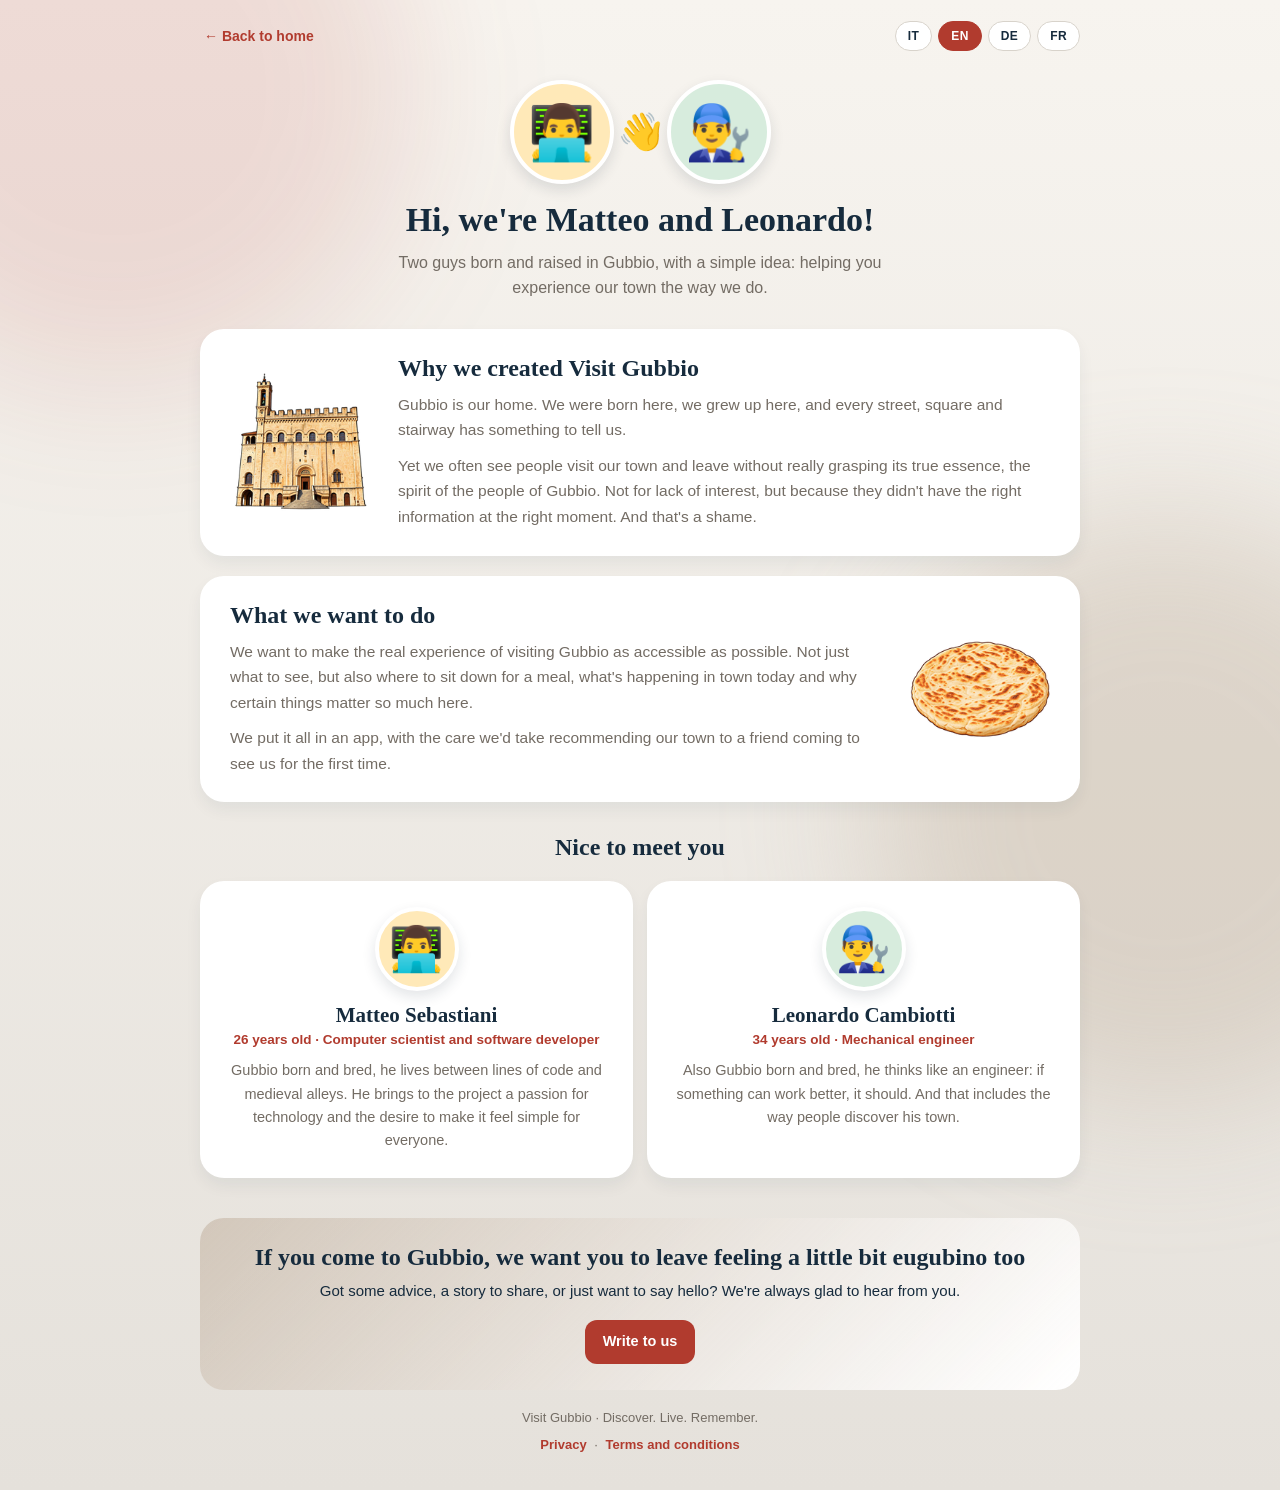
==== chi-siamo.html @ 61e9d10c "Home: banner sostenitori e chi siamo, nuove pagine dedicate Co-Authored-By: Claude Opus 5.5 <noreply" ====
<!DOCTYPE html>
<html lang="it" class="notranslate" translate="no">
<head>
  <meta charset="UTF-8" />
  <meta name="viewport" content="width=device-width, initial-scale=1.0" />
  <meta name="google" content="notranslate" />
  <title>Chi siamo · Visit Gubbio</title>
  <meta name="description" content="Matteo e Leonardo, due ragazzi nati e cresciuti a Gubbio: la storia di Visit Gubbio." />
  <link rel="canonical" href="https://visitgubbio.eu/chi-siamo.html" />
  <link rel="icon" type="image/png" href="img/logo-app.png" />
  <script>document.documentElement.className += " js";</script>
  <link rel="stylesheet" href="home.css" />
</head>
<body>
  <main class="page">

    <div class="topbar enter" style="--d: 0ms">
      <a class="back-link" href="home.html"><span aria-hidden="true">←</span> <span data-i18n="back"></span></a>
      <div class="lang-switch" role="group" aria-label="Language">
        <button type="button" data-lang="it">IT</button>
        <button type="button" data-lang="en">EN</button>
        <button type="button" data-lang="de">DE</button>
        <button type="button" data-lang="fr">FR</button>
      </div>
    </div>

    <header class="about-hero enter" style="--d: 80ms">
      <div class="duo" aria-hidden="true">
        <span class="duo-face duo-matteo">👨‍💻</span>
        <span class="duo-hello">👋</span>
        <span class="duo-face duo-leonardo">👨‍🔧</span>
      </div>
      <h1 data-i18n="heroTitle"></h1>
      <p class="subtitle" data-i18n="heroText"></p>
    </header>

    <section class="story reveal">
      <img src="img/palazzo.png" width="192" height="192" alt="" />
      <div>
        <h2 data-i18n="s1Title"></h2>
        <p data-i18n="s1Text1"></p>
        <p data-i18n="s1Text2"></p>
      </div>
    </section>

    <section class="story story-flip reveal">
      <img src="img/crescia.png" width="192" height="192" alt="" />
      <div>
        <h2 data-i18n="s2Title"></h2>
        <p data-i18n="s2Text1"></p>
        <p data-i18n="s2Text2"></p>
      </div>
    </section>

    <section class="people" aria-labelledby="people-title">
      <h2 id="people-title" class="reveal" data-i18n="peopleTitle"></h2>
      <div class="people-grid">
        <article class="person reveal" style="--d: 0ms">
          <span class="person-face duo-matteo" aria-hidden="true">👨‍💻</span>
          <h3>Matteo Sebastiani</h3>
          <p class="person-role" data-i18n="matteoRole"></p>
          <p data-i18n="matteoText"></p>
        </article>
        <article class="person reveal" style="--d: 120ms">
          <span class="person-face duo-leonardo" aria-hidden="true">👨‍🔧</span>
          <h3>Leonardo Cambiotti</h3>
          <p class="person-role" data-i18n="leonardoRole"></p>
          <p data-i18n="leonardoText"></p>
        </article>
      </div>
    </section>

    <section class="join-banner reveal">
      <h2 data-i18n="closeTitle"></h2>
      <p data-i18n="closeText"></p>
      <a class="btn" href="home.html#contatti" data-i18n="closeCta"></a>
    </section>

    <footer class="footer">
      <p class="tagline">Visit Gubbio · <span data-i18n="tagline"></span></p>
      <nav>
        <a href="privacy-policy.html" data-i18n="privacy"></a>
        <span aria-hidden="true">·</span>
        <a href="terms.html" data-i18n="terms"></a>
      </nav>
    </footer>
  </main>

  <script src="chi-siamo.js"></script>
</body>
</html>
---- home.css ----
/* ============================================================
   VISIT GUBBIO — Home
   Palette coerente con lib/theme/app_colors.dart
   e con le pagine reset-password / confirm-email
   ============================================================ */

:root {
  --rosso-gubbio: #b13b2e;
  --rosso-scuro: #9a3226;
  --blu-notte: #162b3d;
  --tortora: #b8a48f;
  --avorio: #f7f4ef;
  --grigio-chiaro: #e5e1db;
  --text-muted: #736c64;

  --radius: 16px;
  --shadow: 0 10px 30px rgba(22, 43, 61, 0.12);
  --sans: -apple-system, BlinkMacSystemFont, "Segoe UI", Roboto, "Helvetica Neue", Arial, sans-serif;
  --serif: Georgia, "Times New Roman", serif;
}

* {
  box-sizing: border-box;
}

body {
  margin: 0;
  font-family: var(--sans);
  background: linear-gradient(180deg, var(--avorio) 0%, var(--grigio-chiaro) 100%);
  color: var(--blu-notte);
  min-height: 100vh;
  padding: 20px;
}

.page {
  width: 100%;
  max-width: 880px;
  margin: 0 auto;
  display: flex;
  flex-direction: column;
  align-items: center;
  gap: 20px;
}

/* Selettore lingua */
.lang-switch {
  display: flex;
  justify-content: center;
  gap: 6px;
}

.lang-switch button {
  border: 1px solid #d8d3cb;
  background: #ffffff;
  color: var(--blu-notte);
  font: 700 12px/1 var(--sans);
  letter-spacing: 0.4px;
  padding: 8px 12px;
  border-radius: 999px;
  cursor: pointer;
}

.lang-switch button[aria-pressed="true"] {
  background: var(--rosso-gubbio);
  border-color: var(--rosso-gubbio);
  color: #ffffff;
}

/* Hero */
.hero {
  width: 100%;
  background: #ffffff;
  border-radius: var(--radius);
  box-shadow: var(--shadow);
  padding: 36px 32px 40px;
  display: flex;
  flex-direction: column;
  align-items: center;
  text-align: center;
}

.logo {
  width: 200px;
  height: auto;
  margin-bottom: 20px;
}

h1,
h2,
h3 {
  font-family: var(--serif);
  font-weight: 700;
  color: var(--blu-notte);
}

h1 {
  font-size: 34px;
  line-height: 1.15;
  margin: 0 0 12px;
}

.subtitle {
  font-size: 16px;
  line-height: 1.55;
  color: var(--text-muted);
  max-width: 500px;
  margin: 0 0 28px;
}

/* Pulsanti store */
.stores {
  width: 100%;
  max-width: 460px;
  display: grid;
  grid-template-columns: 1fr 1fr;
  gap: 12px;
}

.store {
  display: flex;
  flex-direction: column;
  align-items: center;
  justify-content: center;
  gap: 3px;
  padding: 13px 16px;
  min-height: 64px;
  border-radius: 10px;
  background: var(--rosso-gubbio);
  color: #ffffff;
  text-decoration: none;
  transition: background 0.15s ease;
}

.store:hover {
  background: var(--rosso-scuro);
}

.store:focus-visible,
.lang-switch button:focus-visible,
.footer a:focus-visible {
  outline: 3px solid rgba(177, 59, 46, 0.35);
  outline-offset: 2px;
}

.store + .store {
  background: var(--blu-notte);
}

.store + .store:hover {
  background: #0f1f2d;
}

.store-small {
  font-size: 12px;
  line-height: 1.2;
  opacity: 0.9;
}

.store-name {
  font-size: 18px;
  line-height: 1.2;
  font-weight: 700;
}

/* Link non ancora impostato */
.store.is-coming,
.store.is-coming:hover {
  background: var(--grigio-chiaro);
  color: var(--text-muted);
  cursor: default;
}

/* Funzionalità */
.features {
  width: 100%;
  padding: 16px 0 4px;
}

h2 {
  font-size: 24px;
  text-align: center;
  margin: 0 0 20px;
}

.feature-grid {
  list-style: none;
  margin: 0;
  padding: 0;
  display: grid;
  grid-template-columns: repeat(3, 1fr);
  gap: 14px;
}

.feature-grid li {
  background: #ffffff;
  border-radius: var(--radius);
  box-shadow: 0 4px 14px rgba(22, 43, 61, 0.07);
  padding: 20px 18px;
  text-align: center;
}

.feature-grid img {
  width: 96px;
  height: 96px;
  object-fit: contain;
}

h3 {
  font-size: 18px;
  margin: 8px 0 6px;
}

.feature-grid p {
  font-size: 14px;
  line-height: 1.5;
  color: var(--text-muted);
  margin: 0;
}

/* Footer */
.footer {
  text-align: center;
  font-size: 13px;
  color: var(--text-muted);
  padding-bottom: 12px;
}

.footer p {
  margin: 0 0 6px;
}

.footer a {
  color: var(--rosso-gubbio);
  font-weight: 600;
  text-decoration: none;
  display: inline-block;
  padding: 6px 4px;
}

.footer a:hover {
  text-decoration: underline;
}

@media (max-width: 680px) {
  .feature-grid {
    grid-template-columns: repeat(2, 1fr);
    gap: 10px;
  }

  .feature-grid li {
    padding: 16px 12px;
  }
}

@media (max-width: 420px) {
  body {
    padding: 14px;
  }

  .hero {
    padding: 28px 20px 28px;
  }

  .logo {
    width: 170px;
  }

  h1 {
    font-size: 28px;
  }

  .stores {
    grid-template-columns: 1fr;
  }
}

/* ============================================================
   Animazioni e sezioni interattive
   ============================================================ */

html {
  scroll-behavior: smooth;
}

html:has(dialog[open]) {
  overflow: hidden;
}

body {
  overflow-x: clip;
}

/* Sfondo: due aloni caldi che si muovono piano */
body::before,
body::after {
  content: "";
  position: fixed;
  z-index: -1;
  width: 46vmax;
  height: 46vmax;
  border-radius: 50%;
  filter: blur(70px);
  pointer-events: none;
  animation: drift 18s ease-in-out infinite alternate;
}

body::before {
  top: -16vmax;
  left: -14vmax;
  background: rgba(177, 59, 46, 0.13);
}

body::after {
  right: -14vmax;
  bottom: -16vmax;
  background: rgba(184, 164, 143, 0.32);
  animation-delay: -9s;
}

@keyframes drift {
  to {
    transform: translate(7vmax, 5vmax) scale(1.14);
  }
}

/* Entrata in pagina */
.js .enter {
  opacity: 0;
  animation: fade-up 0.7s cubic-bezier(0.2, 0.8, 0.2, 1) var(--d, 0ms) forwards;
}

@keyframes fade-up {
  from {
    opacity: 0;
    transform: translateY(22px);
  }
  to {
    opacity: 1;
    transform: none;
  }
}

.logo {
  animation: logo-in 0.9s cubic-bezier(0.2, 0.9, 0.25, 1.2) 0.1s backwards,
    float 5s ease-in-out 1.1s infinite;
}

@keyframes logo-in {
  from {
    opacity: 0;
    transform: scale(0.72);
  }
}

@keyframes float {
  50% {
    transform: translateY(-7px);
  }
}

/* Comparsa allo scorrimento */
.js .reveal {
  opacity: 0;
  transform: translateY(30px);
  transition: opacity 0.65s ease var(--d, 0ms),
    transform 0.65s cubic-bezier(0.2, 0.8, 0.2, 1) var(--d, 0ms);
}

.js .reveal.in {
  opacity: 1;
  transform: none;
}

/* Store */
.store {
  position: relative;
  overflow: hidden;
  transition: background 0.15s ease, transform 0.2s ease, box-shadow 0.2s ease;
}

.store:not(.is-coming):hover {
  transform: translateY(-3px);
  box-shadow: 0 10px 20px rgba(22, 43, 61, 0.22);
}

.store:not(.is-coming)::after {
  content: "";
  position: absolute;
  top: 0;
  bottom: 0;
  left: -60%;
  width: 40%;
  background: linear-gradient(100deg, transparent, rgba(255, 255, 255, 0.28), transparent);
  transform: skewX(-18deg);
  transition: left 0.55s ease;
}

.store:not(.is-coming):hover::after {
  left: 125%;
}

.store:not(.is-coming):active {
  transform: scale(0.97);
}

.hero-contact {
  margin-top: 20px;
  color: var(--rosso-gubbio);
  font-size: 14px;
  font-weight: 600;
  text-decoration: none;
  padding: 6px 4px;
}

.hero-contact:hover {
  text-decoration: underline;
}

.arrow-down {
  display: inline-block;
  animation: bounce 1.6s ease-in-out infinite;
}

@keyframes bounce {
  50% {
    transform: translateY(4px);
  }
}

/* Card funzionalità */
.feature-grid li {
  background: none;
  box-shadow: none;
  padding: 0;
  display: flex;
}

.feature {
  width: 100%;
  border: 0;
  font: inherit;
  color: inherit;
  cursor: pointer;
  background: #ffffff;
  border-radius: var(--radius);
  box-shadow: 0 4px 14px rgba(22, 43, 61, 0.07);
  padding: 20px 18px 16px;
  text-align: center;
  display: flex;
  flex-direction: column;
  align-items: center;
  transition: transform 0.25s cubic-bezier(0.2, 0.8, 0.2, 1), box-shadow 0.25s ease;
}

.feature img {
  transition: transform 0.35s cubic-bezier(0.2, 0.9, 0.25, 1.4);
}

.feature p {
  flex: 1;
}

.feature:hover,
.feature:focus-visible {
  transform: translateY(-6px);
  box-shadow: 0 16px 30px rgba(22, 43, 61, 0.15);
}

.feature:hover img,
.feature:focus-visible img {
  transform: scale(1.14) rotate(-4deg);
}

.feature:active {
  transform: scale(0.98);
}

.feature:focus-visible,
.btn:focus-visible,
.btn-outline:focus-visible,
.dialog-close:focus-visible,
.hero-contact:focus-visible {
  outline: 3px solid rgba(177, 59, 46, 0.35);
  outline-offset: 2px;
}

.more {
  margin-top: 12px;
  font-size: 13px;
  font-weight: 700;
  color: var(--rosso-gubbio);
}

.more span:last-child {
  display: inline-block;
  transition: transform 0.2s ease;
}

.feature:hover .more span:last-child {
  transform: translateX(5px);
}

/* Bottoni */
.btn,
.btn-outline {
  display: block;
  text-align: center;
  border-radius: 12px;
  font: 700 14.5px/1.2 var(--sans);
  padding: 13px 18px;
  text-decoration: none;
  cursor: pointer;
  transition: background 0.15s ease, color 0.15s ease, transform 0.2s ease, box-shadow 0.2s ease;
}

.btn {
  background: var(--rosso-gubbio);
  color: #ffffff;
}

.btn:hover {
  background: var(--rosso-scuro);
  transform: translateY(-2px);
  box-shadow: 0 8px 18px rgba(177, 59, 46, 0.28);
}

.btn-outline {
  background: #ffffff;
  color: var(--rosso-gubbio);
  border: 1.5px solid var(--rosso-gubbio);
  white-space: nowrap;
}

.btn-outline:hover {
  background: var(--rosso-gubbio);
  color: #ffffff;
}

.btn:active,
.btn-outline:active {
  transform: scale(0.97);
}

/* Contatti */
.contacts {
  width: 100%;
  scroll-margin-top: 20px;
  padding-top: 20px;
  display: flex;
  flex-direction: column;
  gap: 14px;
}

.contact-hero {
  padding: 26px 24px;
  text-align: center;
  border-radius: 24px;
  background: linear-gradient(135deg, rgba(184, 164, 143, 0.45), #ffffff);
}

.contact-hero h2 {
  margin: 14px 0 10px;
}

.contact-hero p {
  max-width: 520px;
  margin: 0 auto;
  font-size: 15px;
  line-height: 1.55;
}

.faces {
  display: flex;
  justify-content: center;
  align-items: center;
}

.face {
  display: grid;
  place-items: center;
  width: 56px;
  height: 56px;
  font-size: 28px;
  border-radius: 50%;
  border: 3px solid #ffffff;
  box-shadow: 0 3px 8px rgba(0, 0, 0, 0.08);
}

.face-left {
  background: #ffe9b8;
  margin-right: -8px;
}

.face-right {
  background: #d7ecdd;
  margin-left: -8px;
}

.face-main {
  position: relative;
  z-index: 1;
  width: 72px;
  height: 72px;
  font-size: 36px;
  background: #ffd9d2;
}

.js .contact-hero .face {
  transform: scale(0);
}

.js .contact-hero.in .face {
  animation: pop 0.55s cubic-bezier(0.2, 0.9, 0.25, 1.5) 0.25s forwards;
}

.js .contact-hero.in .face-main {
  animation: pop 0.55s cubic-bezier(0.2, 0.9, 0.25, 1.5) 0.1s forwards,
    wave 1.5s ease-in-out 0.8s 2;
}

@keyframes pop {
  to {
    transform: scale(1);
  }
}

@keyframes wave {
  0%,
  100% {
    transform: rotate(0);
  }
  25%,
  75% {
    transform: rotate(14deg);
  }
  50% {
    transform: rotate(-10deg);
  }
}

.invite-grid {
  display: grid;
  grid-template-columns: 1fr 1fr;
  gap: 14px;
}

.invite {
  background: #ffffff;
  border-radius: 22px;
  padding: 20px;
  box-shadow: 0 8px 16px rgba(22, 43, 61, 0.06);
  display: flex;
  flex-direction: column;
}

.invite-head {
  display: flex;
  align-items: center;
  gap: 14px;
}

.invite-head h3 {
  margin: 0;
  font-size: 19px;
  line-height: 1.15;
}

.invite-icon {
  flex: none;
  display: grid;
  place-items: center;
  width: 50px;
  height: 50px;
  font-size: 26px;
  border-radius: 50%;
}

.icon-join {
  background: #fff1e0;
}

.icon-help {
  background: #e6f2ea;
}

.invite p {
  flex: 1;
  margin: 12px 0 16px;
  font-size: 14.5px;
  line-height: 1.5;
  color: var(--text-muted);
}

.email-card {
  background: #ffffff;
  border-radius: 22px;
  padding: 18px 20px;
  box-shadow: 0 8px 16px rgba(22, 43, 61, 0.06);
  display: flex;
  align-items: center;
  justify-content: space-between;
  gap: 16px;
}

.email-label {
  margin: 0 0 4px;
  font-size: 12px;
  font-weight: 700;
  letter-spacing: 0.8px;
  color: var(--text-muted);
}

.email-address {
  margin: 0;
  font-size: 17px;
  font-weight: 700;
  overflow-wrap: anywhere;
}

.thanks {
  margin: 8px 0 0;
  text-align: center;
  font-family: var(--serif);
  font-style: italic;
  font-size: 16px;
  color: var(--text-muted);
}

/* Dialog */
dialog {
  width: min(440px, calc(100vw - 32px));
  max-height: calc(100dvh - 32px);
  overflow-y: auto;
  border: 0;
  border-radius: 24px;
  padding: 32px 26px 26px;
  text-align: center;
  color: var(--blu-notte);
  box-shadow: 0 30px 70px rgba(22, 43, 61, 0.35);
}

dialog[open] {
  animation: dialog-in 0.42s cubic-bezier(0.2, 0.9, 0.25, 1.25);
}

dialog[open]::backdrop {
  background: rgba(22, 43, 61, 0.5);
  backdrop-filter: blur(4px);
  animation: backdrop-in 0.3s ease;
}

dialog.closing {
  animation: dialog-out 0.22s ease forwards;
}

dialog.closing::backdrop {
  animation: backdrop-out 0.22s ease forwards;
}

@keyframes dialog-in {
  from {
    opacity: 0;
    transform: translateY(36px) scale(0.9);
  }
}

@keyframes dialog-out {
  to {
    opacity: 0;
    transform: translateY(18px) scale(0.95);
  }
}

@keyframes backdrop-in {
  from {
    opacity: 0;
  }
}

@keyframes backdrop-out {
  to {
    opacity: 0;
  }
}

dialog img {
  width: 150px;
  height: 150px;
  object-fit: contain;
}

dialog[open] img {
  animation: pop-img 0.6s cubic-bezier(0.2, 0.9, 0.25, 1.4) 0.08s backwards;
}

@keyframes pop-img {
  from {
    opacity: 0;
    transform: scale(0.5) rotate(-10deg);
  }
}

dialog h3 {
  font-size: 24px;
  margin: 10px 0 10px;
}

dialog p {
  font-size: 15px;
  line-height: 1.6;
  color: var(--text-muted);
  margin: 0 0 22px;
}

.dialog-close {
  position: absolute;
  top: 12px;
  right: 12px;
  width: 40px;
  height: 40px;
  border: 0;
  border-radius: 50%;
  background: var(--avorio);
  color: var(--blu-notte);
  font-size: 24px;
  line-height: 1;
  cursor: pointer;
  transition: transform 0.25s ease, background 0.15s ease;
}

.dialog-close:hover {
  background: var(--grigio-chiaro);
  transform: rotate(90deg);
}

/* Avviso "indirizzo copiato" */
.toast {
  position: fixed;
  left: 50%;
  bottom: 24px;
  z-index: 10;
  max-width: calc(100vw - 32px);
  padding: 12px 20px;
  border-radius: 999px;
  background: var(--blu-notte);
  color: #ffffff;
  font-size: 14px;
  font-weight: 600;
  opacity: 0;
  transform: translate(-50%, 24px);
  pointer-events: none;
  transition: opacity 0.25s ease, transform 0.3s cubic-bezier(0.2, 0.9, 0.25, 1.3);
}

.toast.show {
  opacity: 1;
  transform: translate(-50%, 0);
}

@media (max-width: 680px) {
  .invite-grid {
    grid-template-columns: 1fr;
  }

  .email-card {
    flex-direction: column;
    align-items: stretch;
    text-align: center;
  }

  .feature {
    padding: 16px 12px 14px;
  }
}

@media (prefers-reduced-motion: reduce) {
  html {
    scroll-behavior: auto;
  }

  *,
  *::before,
  *::after {
    animation: none !important;
    transition: none !important;
  }

  .js .enter,
  .js .reveal,
  .js .contact-hero .face {
    opacity: 1;
    transform: none;
  }
}

/* ============================================================
   Banner sostenitori (home)
   ============================================================ */

.sponsor-banner {
  position: relative;
  overflow: hidden;
  width: 100%;
  margin-top: 20px;
  padding: 30px 28px;
  display: flex;
  align-items: center;
  justify-content: space-between;
  gap: 24px;
  border-radius: 24px;
  color: #ffffff;
  text-decoration: none;
  background: linear-gradient(120deg, var(--blu-notte) 0%, #24405a 55%, var(--rosso-gubbio) 135%);
  box-shadow: 0 14px 30px rgba(22, 43, 61, 0.24);
}

.js .sponsor-banner.reveal.in {
  transition: transform 0.25s cubic-bezier(0.2, 0.8, 0.2, 1), box-shadow 0.25s ease;
}

.sponsor-banner::after {
  content: "";
  position: absolute;
  top: 0;
  bottom: 0;
  left: -45%;
  width: 30%;
  background: linear-gradient(100deg, transparent, rgba(255, 255, 255, 0.14), transparent);
  transform: skewX(-18deg);
  animation: sheen 5s ease-in-out 1s infinite;
}

@keyframes sheen {
  40%,
  100% {
    left: 125%;
  }
}

.sponsor-banner:hover {
  transform: translateY(-4px) !important;
  box-shadow: 0 20px 38px rgba(22, 43, 61, 0.32);
}

.sponsor-banner:focus-visible {
  outline: 3px solid rgba(177, 59, 46, 0.45);
  outline-offset: 3px;
}

.sponsor-banner h2 {
  margin: 0 0 8px;
  text-align: left;
  color: #ffffff;
}

.sponsor-banner p {
  margin: 0;
  font-size: 15px;
  line-height: 1.55;
  max-width: 520px;
  opacity: 0.88;
}

.banner-cta {
  flex: none;
  z-index: 1;
  padding: 13px 20px;
  border-radius: 12px;
  background: #ffffff;
  color: var(--rosso-gubbio);
  font-size: 14.5px;
  font-weight: 700;
}

.banner-cta span {
  display: inline-block;
  transition: transform 0.2s ease;
}

.sponsor-banner:hover .banner-cta span {
  transform: translateX(5px);
}

/* ============================================================
   Pagina sostenitori
   ============================================================ */

.topbar {
  width: 100%;
  display: flex;
  align-items: center;
  justify-content: space-between;
  gap: 12px;
  flex-wrap: wrap;
}

.back-link {
  color: var(--rosso-gubbio);
  font-size: 14px;
  font-weight: 700;
  text-decoration: none;
  padding: 8px 4px;
}

.back-link:hover {
  text-decoration: underline;
}

.sponsor-header {
  text-align: center;
  display: flex;
  flex-direction: column;
  align-items: center;
}

.sponsor-logo {
  width: 110px;
  height: auto;
  margin-bottom: 14px;
}

.sponsor-header .subtitle {
  margin-bottom: 8px;
}

.sponsor-section {
  width: 100%;
}

.sponsor-grid {
  list-style: none;
  margin: 0;
  padding: 0;
  display: grid;
  grid-template-columns: repeat(auto-fill, minmax(160px, 1fr));
  gap: 14px;
}

.sponsor-item {
  display: flex;
  animation: tile-in 0.55s cubic-bezier(0.2, 0.9, 0.25, 1.2) calc(var(--i) * 45ms) backwards;
}

@keyframes tile-in {
  from {
    opacity: 0;
    transform: translateY(20px) scale(0.92);
  }
}

.sponsor-tile {
  width: 100%;
  border: 0;
  font: inherit;
  color: inherit;
  cursor: pointer;
  background: #ffffff;
  border-radius: var(--radius);
  box-shadow: 0 4px 14px rgba(22, 43, 61, 0.07);
  padding: 16px 12px;
  display: flex;
  flex-direction: column;
  align-items: center;
  gap: 12px;
  transition: transform 0.25s cubic-bezier(0.2, 0.8, 0.2, 1), box-shadow 0.25s ease;
}

.sponsor-tile:hover,
.sponsor-tile:focus-visible {
  transform: translateY(-6px);
  box-shadow: 0 16px 30px rgba(22, 43, 61, 0.15);
}

.sponsor-tile:active {
  transform: scale(0.97);
}

.sponsor-tile:focus-visible,
.back-link:focus-visible {
  outline: 3px solid rgba(177, 59, 46, 0.35);
  outline-offset: 2px;
}

.sponsor-mark {
  position: relative;
  display: block;
  width: 104px;
  height: 104px;
  overflow: hidden;
  border-radius: 18px;
  background: var(--avorio);
}

.sponsor-mark img {
  position: absolute;
  inset: 0;
  width: 100%;
  height: 100%;
  object-fit: cover;
  transition: transform 0.35s ease;
}

.sponsor-tile:hover .sponsor-mark img {
  transform: scale(1.08);
}

.sponsor-initial {
  position: absolute;
  inset: 0;
  display: grid;
  place-items: center;
  font: 700 42px/1 var(--serif);
  color: var(--tortora);
}

.sponsor-name {
  font: 700 15.5px/1.25 var(--serif);
  text-align: center;
  overflow-wrap: anywhere;
}

.sponsor-skeleton {
  height: 178px;
  border-radius: var(--radius);
  background: linear-gradient(100deg, #ffffff 30%, var(--avorio) 50%, #ffffff 70%);
  background-size: 220% 100%;
  animation: shimmer 1.3s linear infinite;
}

@keyframes shimmer {
  from {
    background-position: 120% 0;
  }
  to {
    background-position: -120% 0;
  }
}

.sponsor-message {
  margin: 0;
  padding: 36px 20px;
  background: #ffffff;
  border-radius: var(--radius);
  text-align: center;
  font-size: 15px;
  color: var(--text-muted);
}

.dialog-logo {
  display: flex;
  justify-content: center;
}

.dialog-logo .sponsor-mark {
  width: 150px;
  height: 150px;
  border-radius: 24px;
}

dialog[open] .dialog-logo .sponsor-mark {
  animation: pop-img 0.6s cubic-bezier(0.2, 0.9, 0.25, 1.4) 0.08s backwards;
}

dialog h3 {
  overflow-wrap: anywhere;
  padding: 0 8px;
}

dialog p {
  white-space: pre-line;
}

dialog p[hidden],
dialog .btn[hidden] {
  display: none;
}

.join-banner {
  width: 100%;
  margin-top: 20px;
  padding: 26px 24px;
  text-align: center;
  border-radius: 24px;
  background: linear-gradient(135deg, rgba(184, 164, 143, 0.45), #ffffff);
}

.join-banner h2 {
  margin-bottom: 8px;
}

.join-banner p {
  margin: 0 0 18px;
  font-size: 15px;
  line-height: 1.55;
}

.join-banner .btn {
  display: inline-block;
}

@media (max-width: 680px) {
  .sponsor-banner {
    flex-direction: column;
    align-items: stretch;
    text-align: center;
    padding: 26px 22px;
  }

  .sponsor-banner h2 {
    text-align: center;
  }

  .banner-cta {
    text-align: center;
  }
}

@media (max-width: 420px) {
  .sponsor-grid {
    grid-template-columns: repeat(2, 1fr);
    gap: 10px;
  }

  .sponsor-mark {
    width: 88px;
    height: 88px;
  }
}

/* Riduzione movimento: vale anche per gli elementi qui sopra */
@media (prefers-reduced-motion: reduce) {
  .sponsor-item,
  .sponsor-skeleton,
  .sponsor-banner::after {
    animation: none !important;
  }

  .sponsor-tile,
  .sponsor-banner {
    transition: none !important;
  }
}

/* ============================================================
   Banner e pagina "Chi siamo"
   ============================================================ */

.about-banner {
  width: 100%;
  padding: 22px 26px;
  display: flex;
  align-items: center;
  gap: 22px;
  border-radius: 24px;
  color: var(--blu-notte);
  text-decoration: none;
  background: linear-gradient(120deg, #fff1e0 0%, #ffffff 60%, #e6f2ea 130%);
  box-shadow: 0 8px 20px rgba(22, 43, 61, 0.09);
}

.js .about-banner.reveal.in {
  transition: transform 0.25s cubic-bezier(0.2, 0.8, 0.2, 1), box-shadow 0.25s ease;
}

.about-banner:hover {
  transform: translateY(-4px) rotate(-0.4deg) !important;
  box-shadow: 0 16px 30px rgba(22, 43, 61, 0.16);
}

.about-banner:focus-visible {
  outline: 3px solid rgba(177, 59, 46, 0.35);
  outline-offset: 3px;
}

.about-banner > div:nth-child(2) {
  flex: 1;
}

.about-banner h2 {
  margin: 0 0 6px;
  text-align: left;
  font-size: 22px;
}

.about-banner p {
  margin: 0;
  font-size: 14.5px;
  line-height: 1.5;
  color: var(--text-muted);
}

.banner-faces {
  flex: none;
  display: flex;
}

.banner-faces span {
  display: grid;
  place-items: center;
  width: 60px;
  height: 60px;
  font-size: 30px;
  border-radius: 50%;
  border: 3px solid #ffffff;
  box-shadow: 0 3px 8px rgba(0, 0, 0, 0.08);
  transition: transform 0.3s cubic-bezier(0.2, 0.9, 0.25, 1.5);
}

.banner-faces span:first-child {
  background: #ffe9b8;
  margin-right: -10px;
  position: relative;
  z-index: 1;
}

.banner-faces span:last-child {
  background: #d7ecdd;
}

.about-banner:hover .banner-faces span:first-child {
  transform: translateX(-6px) rotate(-8deg);
}

.about-banner:hover .banner-faces span:last-child {
  transform: translateX(6px) rotate(8deg);
}

.about-cta {
  flex: none;
  color: var(--rosso-gubbio);
  font-size: 14.5px;
  font-weight: 700;
}

.about-cta span {
  display: inline-block;
  transition: transform 0.2s ease;
}

.about-banner:hover .about-cta span {
  transform: translateX(5px);
}

/* Pagina */
.about-hero {
  text-align: center;
  display: flex;
  flex-direction: column;
  align-items: center;
  padding-top: 8px;
}

.about-hero .subtitle {
  margin-bottom: 8px;
}

.duo {
  display: flex;
  align-items: center;
  justify-content: center;
  gap: 4px;
  margin-bottom: 16px;
}

.duo-face,
.person-face {
  display: grid;
  place-items: center;
  border-radius: 50%;
  border: 4px solid #ffffff;
  box-shadow: 0 6px 14px rgba(22, 43, 61, 0.12);
}

.duo-face {
  width: 104px;
  height: 104px;
  font-size: 54px;
  animation: pop 0.6s cubic-bezier(0.2, 0.9, 0.25, 1.5) 0.2s backwards,
    float 4.5s ease-in-out 1s infinite;
}

.duo-leonardo.duo-face {
  animation-delay: 0.35s, 2s;
}

.js .duo-face {
  transform: none;
}

.duo-matteo {
  background: #ffe9b8;
}

.duo-leonardo {
  background: #d7ecdd;
}

.duo-hello {
  font-size: 36px;
  transform-origin: 70% 80%;
  animation: wave 1.5s ease-in-out 0.7s 3;
}

@keyframes pop-from-zero {
  from {
    transform: scale(0);
  }
}

.duo-face {
  animation-name: pop-from-zero, float;
}

.story {
  width: 100%;
  background: #ffffff;
  border-radius: 24px;
  box-shadow: 0 8px 16px rgba(22, 43, 61, 0.06);
  padding: 26px 30px;
  display: flex;
  align-items: center;
  gap: 28px;
}

.story-flip {
  flex-direction: row-reverse;
}

.story img {
  flex: none;
  width: 140px;
  height: 140px;
  object-fit: contain;
}

.story h2 {
  text-align: left;
  margin: 0 0 10px;
}

.story p {
  margin: 0 0 10px;
  font-size: 15.5px;
  line-height: 1.65;
  color: var(--text-muted);
}

.story p:last-child {
  margin-bottom: 0;
}

.people {
  width: 100%;
  padding-top: 12px;
}

.people-grid {
  display: grid;
  grid-template-columns: 1fr 1fr;
  gap: 14px;
}

.person {
  background: #ffffff;
  border-radius: 24px;
  box-shadow: 0 8px 16px rgba(22, 43, 61, 0.06);
  padding: 26px 22px;
  text-align: center;
}

.person-face {
  width: 84px;
  height: 84px;
  margin: 0 auto;
  font-size: 44px;
  transition: transform 0.35s cubic-bezier(0.2, 0.9, 0.25, 1.5);
}

.person:hover .person-face {
  transform: scale(1.12) rotate(-6deg);
}

.person h3 {
  font-size: 21px;
  margin: 12px 0 4px;
}

.person-role {
  margin: 0 0 12px;
  font-size: 13.5px;
  font-weight: 700;
  color: var(--rosso-gubbio);
}

.person p:last-child {
  margin: 0;
  font-size: 14.5px;
  line-height: 1.6;
  color: var(--text-muted);
}

@media (max-width: 680px) {
  .about-banner {
    flex-direction: column;
    text-align: center;
    gap: 12px;
  }

  .about-banner h2 {
    text-align: center;
  }

  .story,
  .story-flip {
    flex-direction: column;
    text-align: center;
    padding: 24px 20px;
    gap: 12px;
  }

  .story h2 {
    text-align: center;
  }

  .people-grid {
    grid-template-columns: 1fr;
  }
}

@media (prefers-reduced-motion: reduce) {
  .duo-face,
  .duo-hello {
    animation: none !important;
  }

  .about-banner,
  .banner-faces span,
  .person-face {
    transition: none !important;
  }
}
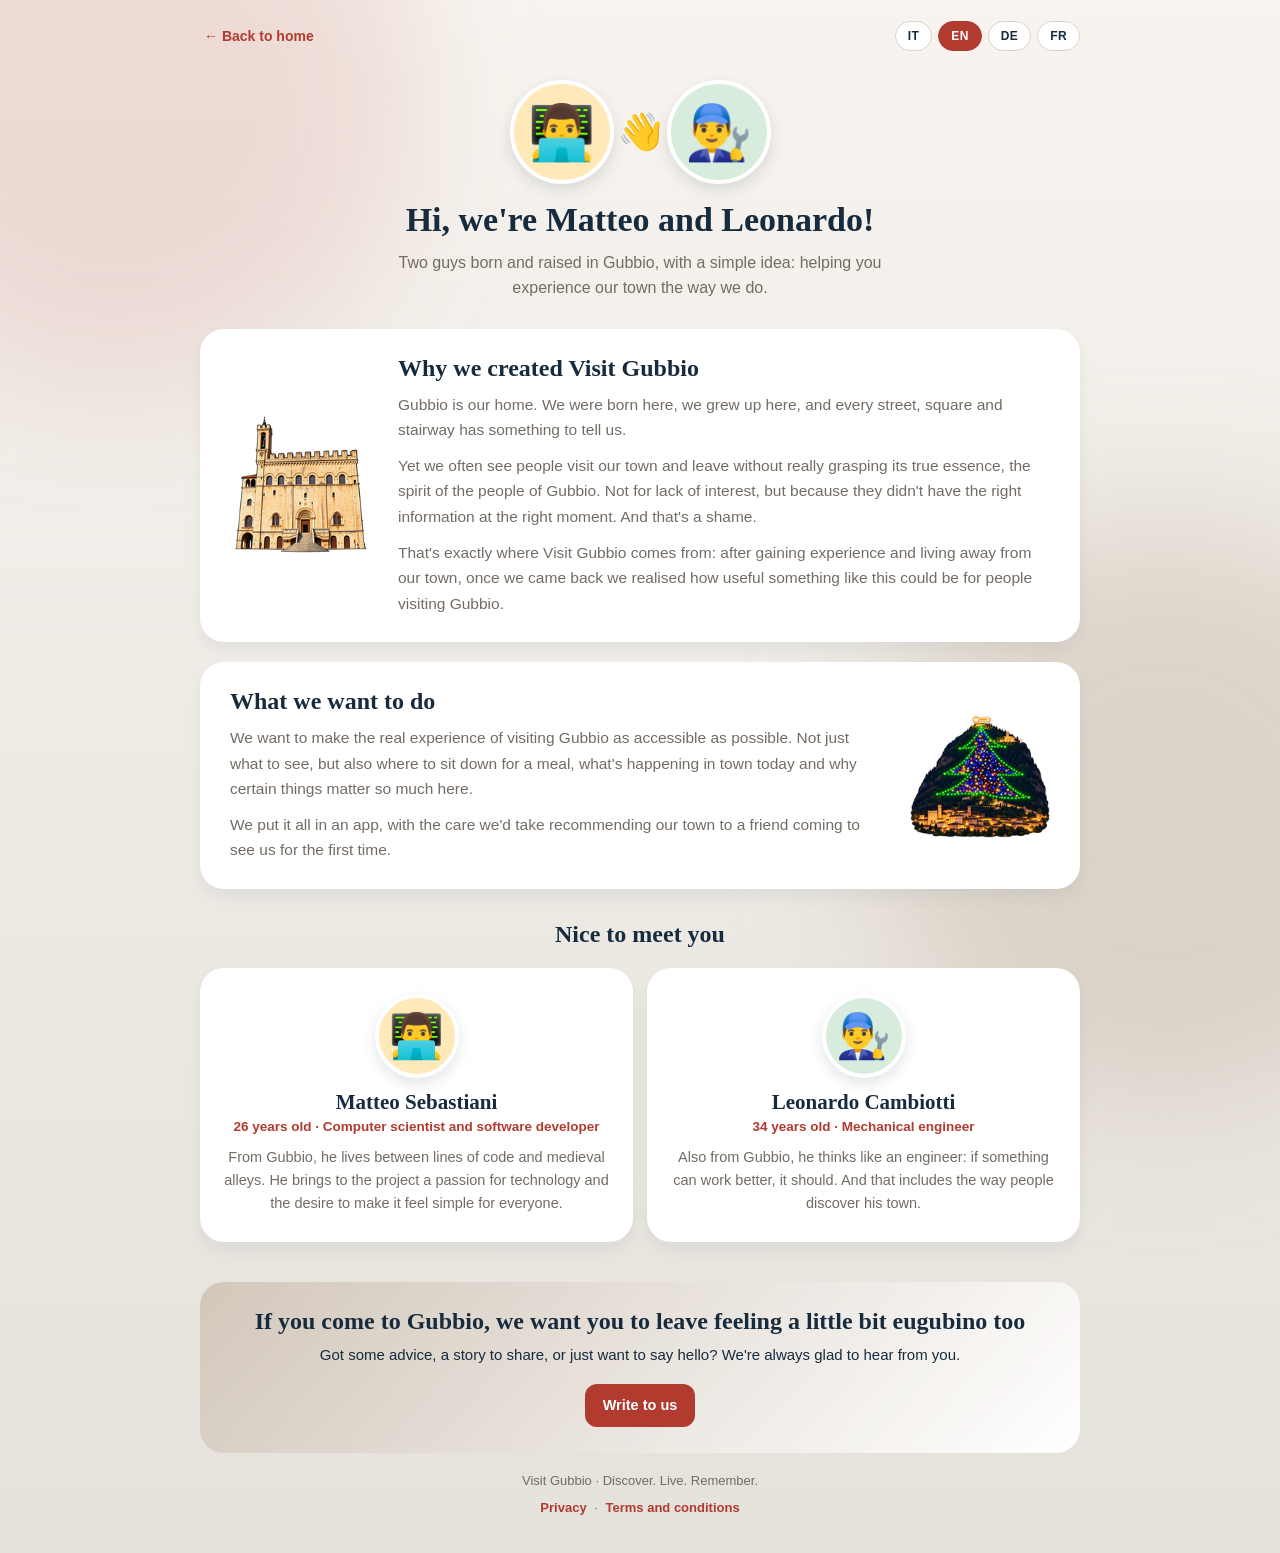
==== commit a21882d2: "Chi siamo: età automatiche, nuovo paragrafo sulla storia e albero Co-Authored-By: Claude Opus 5.5 <n" ====
--- a/chi-siamo.html
+++ b/chi-siamo.html
@@ -40,11 +40,12 @@
         <h2 data-i18n="s1Title"></h2>
         <p data-i18n="s1Text1"></p>
         <p data-i18n="s1Text2"></p>
+        <p data-i18n="s1Text3"></p>
       </div>
     </section>
 
     <section class="story story-flip reveal">
-      <img src="img/crescia.png" width="192" height="192" alt="" />
+      <img src="img/albero.png" width="192" height="192" alt="" />
       <div>
         <h2 data-i18n="s2Title"></h2>
         <p data-i18n="s2Text1"></p>
